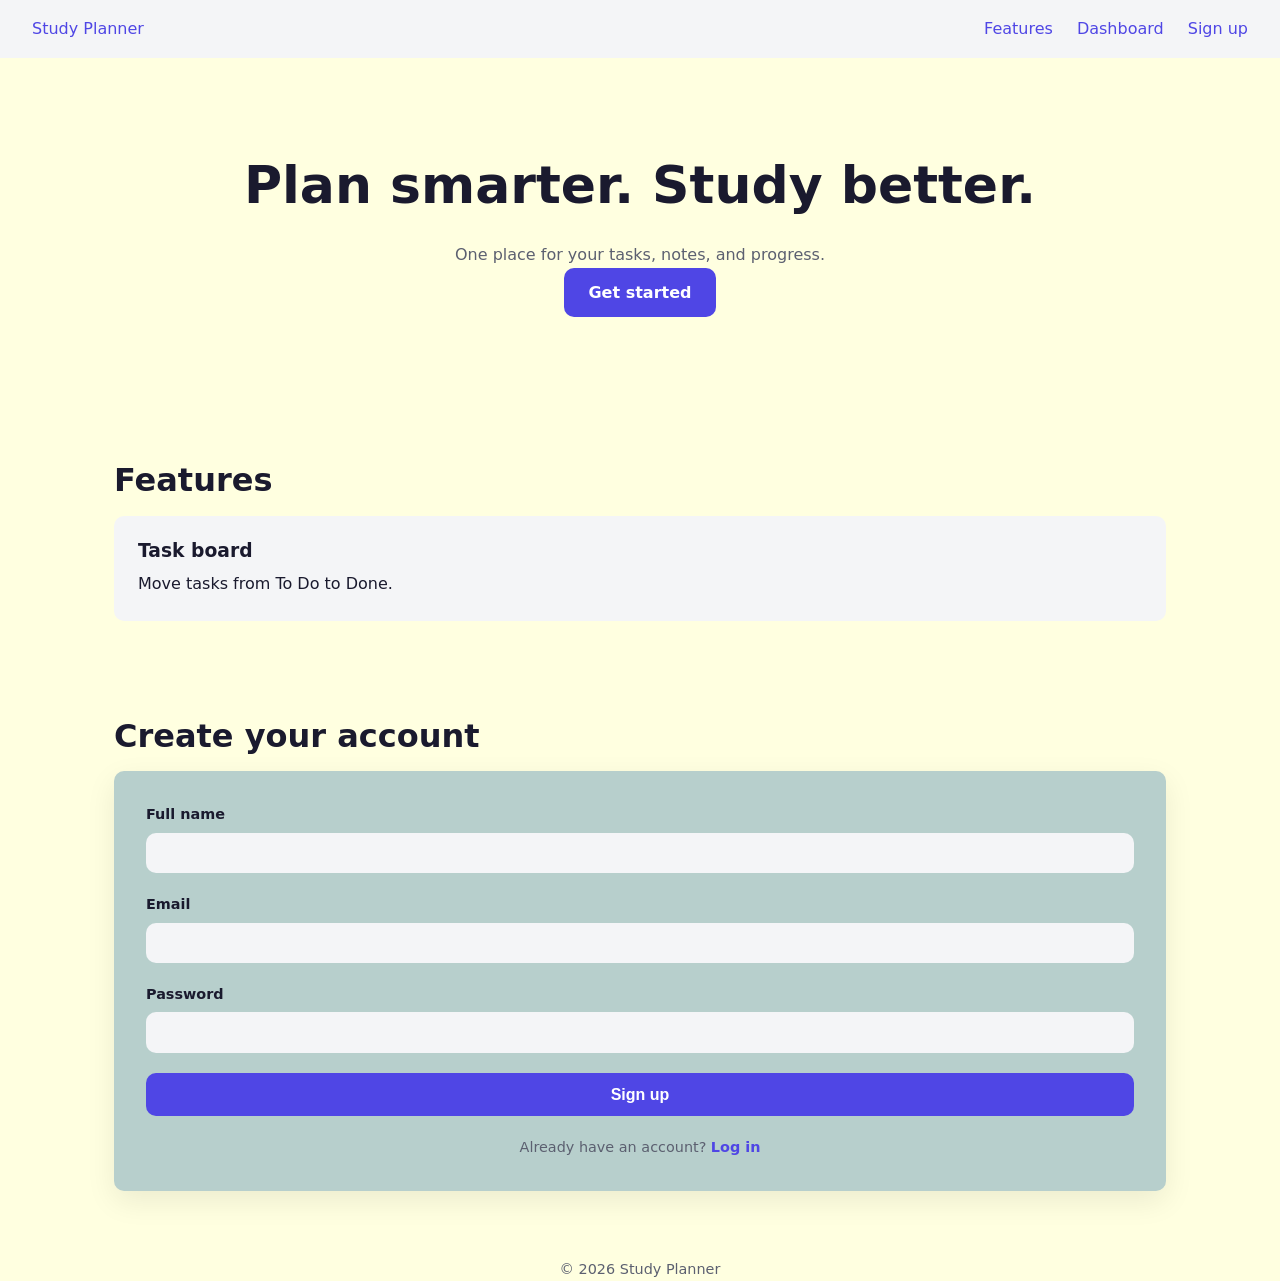
==== index.html @ cfba9f20 "Initial commit" ====
<!DOCTYPE html>
<html lang="en">
<head>
  <meta charset="UTF-8" />
  <meta name="viewport" content="width=device-width, initial-scale=1.0" />
  <meta name="description" content="Plan your studies, track tasks, and take notes in one place." />
  <title>Study Planner</title>
  <link rel="stylesheet" href="css/styles.css" />
</head>
<body>
  <header>
    <a href="index.html">Study Planner</a>
    <nav aria-label="Main navigation">
      <ul>
        <li><a href="#features">Features</a></li>
        <li><a href="dashboard.html">Dashboard</a></li>
        <li><a href="#signup">Sign up</a></li>
      </ul>
    </nav>
  </header>

  <main class="auth-page">
    <section id="hero">
      <h1>Plan smarter. Study better.</h1>
      <p>One place for your tasks, notes, and progress.</p>
      <a href="#signup">Get started</a>
    </section>

    <section id="features">
      <h2>Features </h2>
      <article>
        <h3>Task board</h3>
        <p>Move tasks from To Do to Done.</p>
      </article>
      <!-- add 2 more articles: Notes, Progress charts -->
    </section>

    <section id="signup">
      <h2>Create your account </h2>
      <form class="signup-form" action="#" method="post">


    <div class="form-group">
      <label for="name">Full name</label>
      <input type="text" id="name" name="name" required />
    </div>

    <div class="form-group">
      <label for="email">Email</label>
      <input type="email" id="email" name="email" required />
    </div>

    <div class="form-group">
      <label for="password">Password</label>
      <input type="password" id="password" name="password" minlength="8" required />
    </div>

    <button type="submit" class="btn">Sign up</button>
    <p class="form-footer">Already have an account? <a href="login.html">Log in</a></p>
  </form>
    </section>
  </main>

  <footer class="form-footer">
    <p>&copy; 2026 Study Planner</p>
  </footer>
</body>
</html>
---- css/styles.css ----
*, *::before, *::after {
  box-sizing: border-box;
}

:root {
  --bg: #ffffff;
  --surface: #f4f5f7;
  --text: #1a1a2e;
  --muted: #5c6070;
  --primary: #4f46e5;
  --primary-hover: #4338ca;
  --radius: 10px;
  --max-width: 1100px;
}

/* :root[data-theme="dark"] {
  --bg: #0f1115;
  --surface: #181b22;
  --text: #e8eaf0;
  --muted: #98a2b3;
  --primary: #818cf8;
  --border: #2a2f3a;
} */

*, *::before, *::after { box-sizing: border-box; margin: 0;}

body {
  margin: 0;
  font-family: system-ui, -apple-system, "Segoe UI", Roboto, sans-serif;
  line-height: 1.6;
  color: var(--text);
  background: var(--bg);
  background-color: lightyellow;
}

h1, h2, h3 { line-height: 1.2; margin: 0 0 0.5em; }
h1 { font-size: clamp(2rem, 5vw, 3.25rem); }
h2 { font-size: clamp(1.5rem, 3vw, 2rem); }

a { color: var(--primary); text-decoration: none; }
a:hover { text-decoration: underline; }

img { max-width: 100%; display: block; }

header {
  display: flex;
  justify-content: space-between;
  align-items: center;
  padding: 1rem 2rem;
  background: var(--surface);
}

header nav ul {
  display: flex;
  gap: 1.5rem;
  list-style: none;
  margin: 0;
  padding: 0;
}

#hero {
  display: flex;
  flex-direction: column;
  align-items: center;
  text-align: center;
  padding: 6rem 1.5rem;
  max-width: var(--max-width);
  margin: 0 auto;
}

#hero p { color: var(--muted); max-width: 55ch; }

.btn, #hero a {
  display: inline-block;
  padding: 0.75rem 1.5rem;
  background: var(--primary);
  color: #fff;
  border: none;
  border-radius: var(--radius);
  font-weight: 600;
  cursor: pointer;
}

.btn:hover, #hero a:hover { background: var(--primary-hover); text-decoration: none; }

#features {
  max-width: var(--max-width);
  margin: 0 auto;
  padding: 3rem 1.5rem;
}

#features .cards {
  display: flex;
  flex-wrap: wrap;
  gap: 1.5rem;
}

#features article {
  flex: 1 1 280px;
  padding: 1.5rem;
  background: var(--surface);
  border-radius: var(--radius);
}

#signup {
  max-width: var(--max-width);
  margin: 0 auto;
  padding: 3rem 1.5rem;
}

.signup-form {
      width: 100%;
  max-width: var(--max-width);
  background: rgb(183, 207, 204);
  padding: 2rem;
  border-radius: var(--radius);
  box-shadow: 0 10px 30px rgba(0, 0, 0, 0.08);
}

.form-group { margin-bottom: 1.25rem; }

.form-group label {
  display: block;
  margin-bottom: 0.4rem;
  font-size: 0.9rem;
  font-weight: 600;
}

.form-group input {
  width: 100%;
  padding: 0.7rem 0.9rem;
  font-size: 1rem;
  border: 1px solid var(--border);
  border-radius: var(--radius);
  background: var(--surface);
  color: var(--text);
  transition: border-color 0.2s, box-shadow 0.2s;
}

.form-group input:focus {
  outline: none;
  border-color: var(--primary);
  box-shadow: 0 0 0 3px rgba(79, 70, 229, 0.2);
}

/* Show red only after the user has typed something invalid */
.form-group input:not(:placeholder-shown):invalid {
  border-color: #dc2626;
}

.btn {
  width: 100%;
  padding: 0.8rem;
  font-size: 1rem;
  font-weight: 600;
  color: #fff;
  background: var(--primary);
  border: none;
  border-radius: var(--radius);
  cursor: pointer;
  transition: background 0.2s, transform 0.1s;
}

.btn:hover { background: var(--primary-hover); }
.btn:active { transform: scale(0.98); }
.btn:focus-visible { outline: 3px solid rgba(79, 70, 229, 0.4); outline-offset: 2px; }

.form-footer {
  margin: 1.20rem 0 0;
  text-align: center;
  font-size: 0.9rem;
  color: var(--muted);
}

.form-footer a { color: var(--primary); text-decoration: none; font-weight: 600; }
.form-footer a:hover { text-decoration: underline; }


@media (max-width: 480px) {
  .signup-form { padding: 1.5rem; }
}
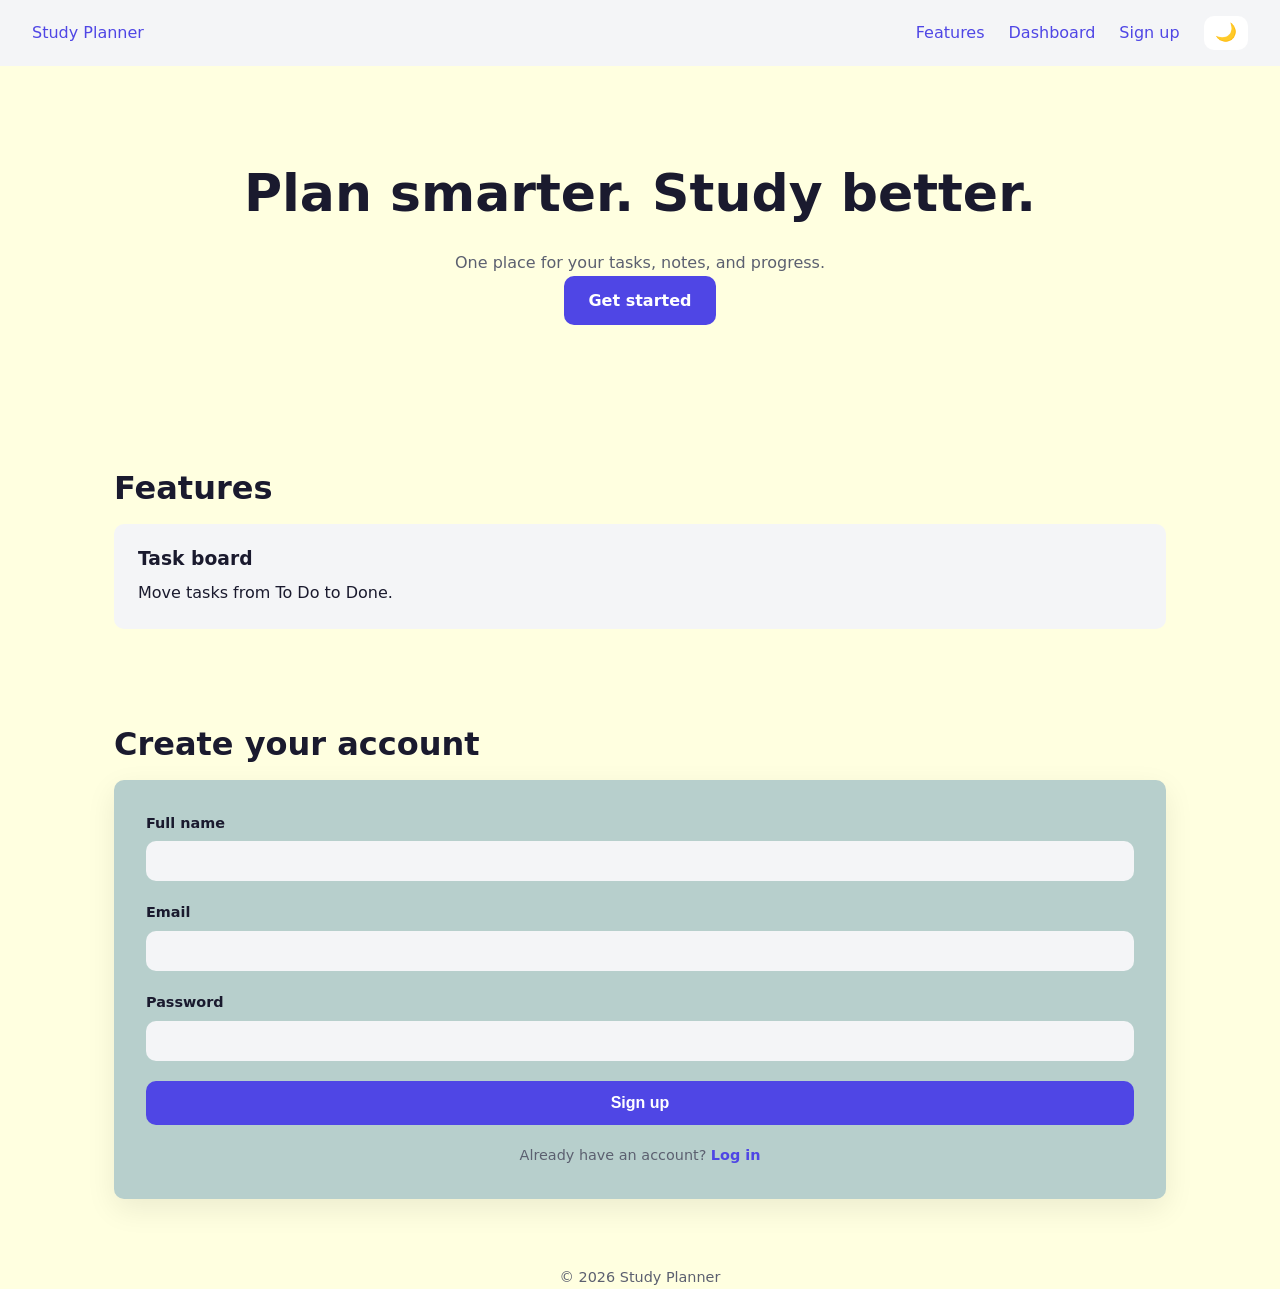
==== commit 3fb827eb: "Render task board from data using modules and array methods" ====
--- a/index.html
+++ b/index.html
@@ -16,6 +16,7 @@
         <li><a href="dashboard.html">Dashboard</a></li>
         <li><a href="#signup">Sign up</a></li>
       </ul>
+      <button id="theme-toggle" type="button" aria-label="Toggle dark mode">🌙</button>
     </nav>
   </header>
 
@@ -65,4 +66,6 @@
     <p>&copy; 2026 Study Planner</p>
   </footer>
 </body>
+
+<script src="js/script.js"></script>
 </html>
--- a/css/styles.css
+++ b/css/styles.css
@@ -13,14 +13,41 @@
   --max-width: 1100px;
 }
 
-/* :root[data-theme="dark"] {
-  --bg: #0f1115;
+:root[data-theme="dark"] {
+  /* --bg: #121212;  0f1115 */
   --surface: #181b22;
   --text: #e8eaf0;
   --muted: #98a2b3;
   --primary: #818cf8;
   --border: #2a2f3a;
+   background-color: #121212;
+} 
+#theme-toggle {
+  padding: 0.4rem 0.7rem;
+  font-size: 1.1rem;
+  background: var(--bg);
+  border: 1px solid var(--border);
+  border-radius: var(--radius);
+  cursor: pointer;
+}
+
+
+
+nav {
+    display: flex;
+  align-items: center;
+  gap: 1.5rem;
+}
+/* 
+nav ul {
+  display: flex;
+  gap: 1.5rem;
 } */
+
+nav a:hover {
+  color: var(--primary);
+}
+
 
 *, *::before, *::after { box-sizing: border-box; margin: 0;}
 
@@ -176,6 +203,158 @@
 .form-footer a:hover { text-decoration: underline; }
 
 
+
+
+/* ---------- Dashboard layout (Grid) ---------- */
+.dashboard {
+  display: grid;
+  grid-template-columns: 240px 1fr;
+  grid-template-areas:
+    "sidebar tasks"
+    "sidebar notes"
+    "sidebar progress";
+  gap: 1.5rem;
+  padding: 2rem;
+  max-width: 1200px;
+  margin: 0 auto;
+}
+
+.dashboard > aside {
+  grid-area: sidebar;
+}
+#tasks {
+  grid-area: tasks;
+}
+#notes {
+  grid-area: notes;
+}
+#progress {
+  grid-area: progress;
+}
+
+/* Cards: shared look for every dashboard block */
+.dashboard > aside,
+.dashboard > section {
+  padding: 1.5rem;
+  background: var(--surface);
+  border: 1px solid var(--border);
+  border-radius: var(--radius);
+}
+
+.dashboard h2 {
+  margin-bottom: 1rem;
+  font-size: 1.2rem;
+}
+
+/* Sidebar subjects */
+.dashboard aside li a {
+  display: block;
+  padding: 0.5rem 0.75rem;
+  border-radius: var(--radius);
+}
+
+.dashboard aside li a:hover {
+  background: var(--bg);
+  color: var(--primary);
+}
+
+/* Task board: three equal columns */
+#tasks {
+  display: grid;
+  grid-template-columns: repeat(3, 1fr);
+  gap: 1rem;
+}
+
+#tasks > h2 {
+  grid-column: 1 / -1; /* heading spans all columns */
+  margin-bottom: 0;
+}
+
+#tasks article {
+  padding: 1rem;
+  background: var(--bg);
+  border-radius: var(--radius);
+}
+
+#tasks article h3 {
+  margin-bottom: 0.5rem;
+  font-size: 1rem;
+  color: var(--primary);
+}
+
+#tasks li {
+  padding: 0.5rem 0.75rem;
+  margin-bottom: 0.5rem;
+  background: var(--surface);
+  border: 1px solid var(--border);
+  border-radius: 6px;
+}
+
+/* Notes form */
+#notes form {
+  display: flex;
+  flex-direction: column;
+  gap: 0.5rem;
+}
+
+#notes input,
+#notes textarea {
+  padding: 0.6rem;
+  font: inherit;
+  border: 1px solid var(--border);
+  border-radius: 6px;
+}
+
+#notes textarea {
+  min-height: 100px;
+  resize: vertical;
+}
+
+#notes button {
+  align-self: flex-start;
+  padding: 0.6rem 1.2rem;
+  font: inherit;
+  font-weight: 600;
+  color: #ffffff;
+  background: var(--primary);
+  border: none;
+  border-radius: var(--radius);
+  cursor: pointer;
+}
+
+#notes button:hover {
+  background: var(--primary-dark);
+}
+
+/* Progress */
+#progress progress {
+  width: 100%;
+  height: 12px;
+}
+
+/* ---------- Responsive ---------- */
+@media (max-width: 768px) {
+  .dashboard {
+    grid-template-columns: 1fr;
+    grid-template-areas:
+      "sidebar"
+      "tasks"
+      "notes"
+      "progress";
+    padding: 1rem;
+  }
+
+  #tasks {
+    grid-template-columns: 1fr;
+  }
+
+  header {
+    flex-direction: column;
+    gap: 0.5rem;
+  }
+}
+
+/* end of dashboard styles */
 @media (max-width: 480px) {
   .signup-form { padding: 1.5rem; }
 }
